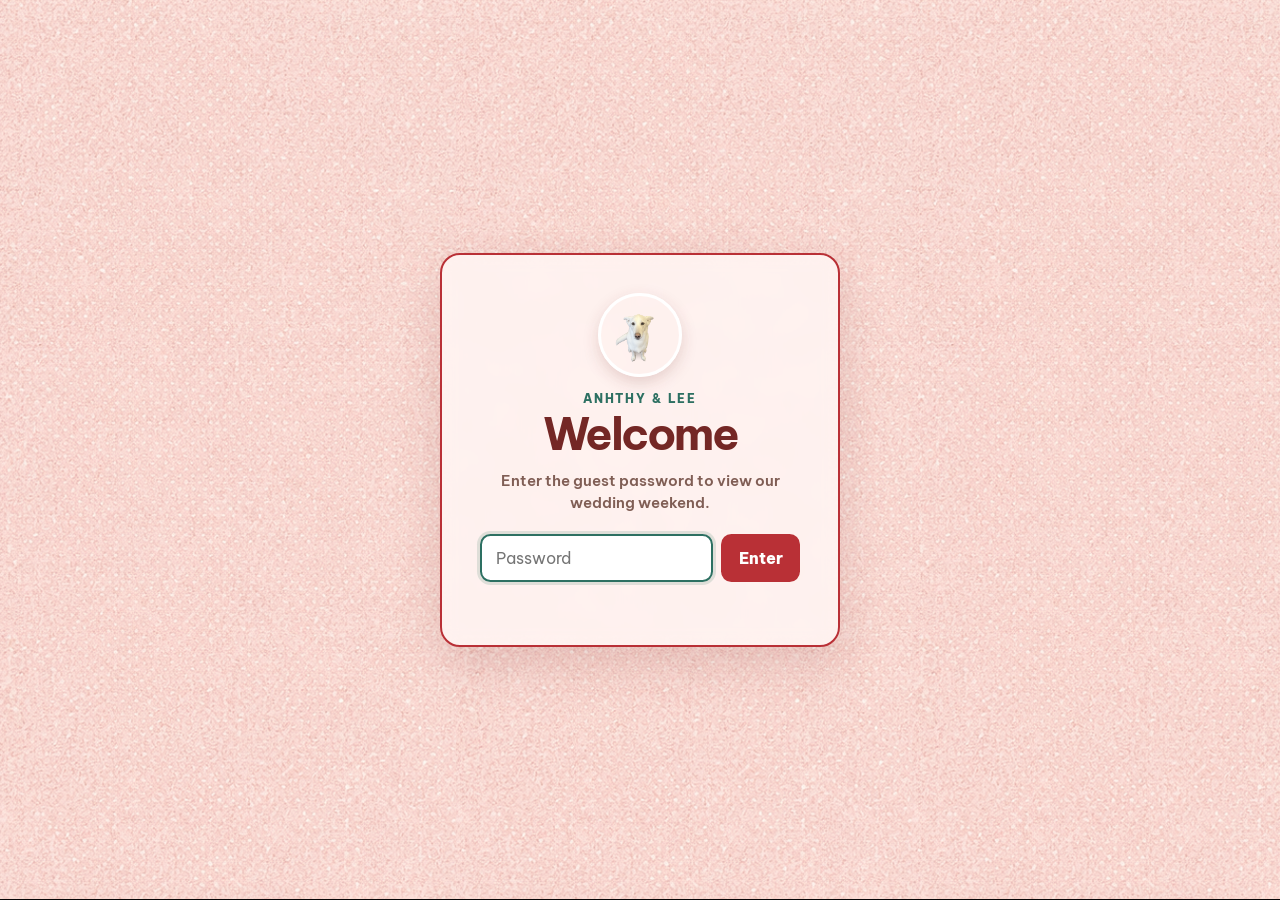
==== index.html @ e074a54b "Correct schedule event illustrations" ====
<!doctype html>
<html lang="en" class="is-locked">
  <head>
    <meta charset="UTF-8" />
    <meta name="viewport" content="width=device-width, initial-scale=1.0, viewport-fit=cover" />
    <meta name="theme-color" content="#f7cfce" />
    <meta name="description" content="Save the date for Anhthy and Lee's wedding weekend." />
    <meta name="robots" content="noindex, nofollow" />
    <title>Anhthy &amp; Lee — Save the Date</title>
    <link rel="preconnect" href="https://fonts.googleapis.com" />
    <link rel="preconnect" href="https://fonts.gstatic.com" crossorigin />
    <link
      href="https://fonts.googleapis.com/css2?family=Allura&amp;family=Be+Vietnam+Pro:ital,wght@0,500;0,600;0,700;0,800;1,700&amp;family=Noto+Sans+SC:wght@500;700;800&amp;display=swap"
      rel="stylesheet"
    />
    <link rel="stylesheet" href="styles.css?v=20260816-33" />
    <script src="site-content.js?v=20260816-8" defer></script>
    <script src="script.js?v=20260816-6" defer></script>
  </head>
  <body>
    <div class="password-gate" id="password-gate" role="dialog" aria-modal="true" aria-labelledby="password-title">
      <form class="password-card" id="password-form" novalidate>
        <img class="password-card__luna" src="assets/luna.png" alt="Luna" />
        <p class="password-card__eyebrow">Anhthy &amp; Lee</p>
        <h1 id="password-title">Welcome</h1>
        <p class="password-card__hint" id="password-hint">Enter the guest password to view our wedding weekend.</p>

        <label class="visually-hidden" for="guest-password">Guest password</label>
        <div class="password-control">
          <input
            id="guest-password"
            name="password"
            type="password"
            autocomplete="current-password"
            autocapitalize="none"
            spellcheck="false"
            aria-describedby="password-hint password-error"
            placeholder="Password"
            required
          />
          <button type="submit">Enter</button>
        </div>
        <p class="password-error" id="password-error" aria-live="polite"></p>
      </form>
    </div>

    <main class="invite-page" id="main-content" aria-hidden="true" inert>
      <nav class="site-menu" aria-label="Wedding website navigation">
        <button class="site-menu__toggle" type="button" aria-expanded="false" aria-controls="site-menu-panel">
          <span></span><span></span><span></span>
          <span class="visually-hidden">Open menu</span>
        </button>
        <div class="site-menu__panel" id="site-menu-panel" hidden>
          <a href="schedule.html">Weekend events</a>
        </div>
      </nav>
      <section class="invitation" aria-labelledby="invitation-title">
        <h1 class="visually-hidden" id="invitation-title">Anhthy and Lee's wedding invitation</h1>
        <img
          class="invitation__art"
          src="assets/invite-outpainted-v1.png"
          alt="Illustrated invitation for Anhthy and Lee's Memorial Day weekend wedding in Northern Virginia on a wide pink paper backdrop."
        />
      </section>
    </main>
  </body>
</html>
---- styles.css ----
:root {
  --paper: #f7cfce;
  --ink: #742725;
  --vermilion: #b93036;
  --jade: #2d7062;
  --line: rgba(116, 39, 37, 0.2);
  --sans: "Be Vietnam Pro", "Noto Sans SC", "Helvetica Neue", Arial, sans-serif;
  --luna-cursor: url("assets/luna-cursor.png") 25 18;
}

* { box-sizing: border-box; }

html, body {
  min-width: 320px;
  width: 100%;
  height: 100%;
  min-height: 100%;
  margin: 0;
  overflow: hidden;
}

html {
  background-color: var(--paper);
  background-image: url("assets/invite-paper-exact-strip.png");
  background-repeat: repeat-x;
  background-position: top left;
  background-size: auto 100vh;
  background-size: auto 100dvh;
}

html, body, a, button { cursor: var(--luna-cursor), auto; }

body {
  position: relative;
  isolation: isolate;
  min-height: 0;
  color: var(--ink);
  background: transparent;
  font-family: var(--sans);
}

body::before {
  position: fixed;
  z-index: -1;
  inset: -2px;
  content: "";
  pointer-events: none;
  background-color: var(--paper);
  background-image: url("assets/invite-paper-exact-strip.png");
  background-repeat: repeat-x;
  background-position: center;
  background-size: auto 100%;
}

html.is-locked,
html.is-locked body {
  overflow: hidden;
}

.is-locked .invite-page,
.is-locked .schedule-page,
.is-locked .skip-link {
  visibility: hidden;
}

.password-gate {
  position: fixed;
  z-index: 1000;
  inset: 0;
  display: grid;
  overflow: auto;
  place-items: center;
  padding: 1.25rem;
  background-color: var(--paper);
  background-image: url("assets/invite-paper-exact-strip.png");
  background-repeat: repeat-x;
  background-position: top left;
  background-size: auto 100vh;
  background-size: auto 100dvh;
}

.password-gate[hidden] { display: none; }

.password-card {
  width: min(25rem, 100%);
  padding: clamp(1.5rem, 5vw, 2.35rem);
  text-align: center;
  background: rgba(255, 245, 243, 0.88);
  border: 2px solid var(--vermilion);
  border-radius: 1.25rem;
  box-shadow: 0 1rem 3rem rgba(116, 39, 37, 0.16);
  backdrop-filter: blur(8px);
}

.password-card__luna {
  display: block;
  width: 5.25rem;
  height: 5.25rem;
  margin: 0 auto 0.9rem;
  object-fit: cover;
  object-position: center 28%;
  border: 3px solid #fff;
  border-radius: 50%;
  box-shadow: 0 0.35rem 1rem rgba(116, 39, 37, 0.18);
}

.password-card__eyebrow {
  margin: 0 0 0.35rem;
  color: var(--jade);
  font-size: 0.72rem;
  font-weight: 800;
  letter-spacing: 0.16em;
  text-transform: uppercase;
}

.password-card h1 {
  margin: 0;
  color: var(--ink);
  font-size: clamp(2rem, 8vw, 2.8rem);
  letter-spacing: -0.055em;
  line-height: 1;
}

.password-card__hint {
  max-width: 18rem;
  margin: 0.85rem auto 1.25rem;
  color: #805e55;
  font-size: 0.92rem;
  font-weight: 600;
  line-height: 1.5;
}

.password-control {
  display: grid;
  grid-template-columns: minmax(0, 1fr) auto;
  gap: 0.5rem;
}

.password-control input,
.password-control button {
  min-height: 3rem;
  font: inherit;
  border-radius: 0.65rem;
}

.password-control input {
  width: 100%;
  min-width: 0;
  padding: 0.75rem 0.9rem;
  color: var(--ink);
  background: #fff;
  border: 2px solid rgba(116, 39, 37, 0.25);
  outline: 0;
}

.password-control input:focus {
  border-color: var(--jade);
  box-shadow: 0 0 0 3px rgba(45, 112, 98, 0.15);
}

.password-control input[aria-invalid="true"] {
  border-color: var(--vermilion);
}

.password-control button {
  padding: 0.75rem 1.1rem;
  color: #fff;
  background: var(--vermilion);
  border: 0;
  font-weight: 800;
}

.password-control button:hover { background: #9f272d; }

.password-error {
  min-height: 1.3em;
  margin: 0.55rem 0 0;
  color: var(--vermilion);
  font-size: 0.8rem;
  font-weight: 700;
}

.skip-link {
  position: fixed;
  z-index: 10;
  top: 1rem;
  left: 1rem;
  padding: 0.7rem 0.95rem;
  color: #fff;
  background: var(--ink);
  transform: translateY(-180%);
}

.skip-link:focus { transform: translateY(0); }

.invite-page {
  position: relative;
  display: grid;
  grid-template-rows: minmax(0, 1fr);
  width: 100%;
  height: 100vh;
  height: 100dvh;
  min-height: 0;
  margin: 0 auto;
  overflow: hidden;
  background: transparent;
}

.invitation {
  display: grid;
  min-width: 0;
  min-height: 0;
  overflow: hidden;
  place-items: center;
  padding: 0;
  background: transparent;
  border: 0;
}

.invitation__art {
  display: block;
  width: auto;
  max-width: 100%;
  height: auto;
  max-height: 100%;
  margin: 0;
  object-fit: contain;
  object-position: center;
  border: 0;
  clip-path: none;
}

.schedule-cta {
  position: absolute;
  z-index: 2;
  bottom: max(0.8rem, env(safe-area-inset-bottom));
  left: 50%;
  padding: 0.55rem 0.9rem;
  color: #fff;
  background: var(--vermilion);
  border: 2px solid rgba(255, 255, 255, 0.82);
  border-radius: 999px;
  box-shadow: 0 0.35rem 1rem rgba(116, 39, 37, 0.2);
  font-size: 0.72rem;
  font-weight: 800;
  letter-spacing: 0.04em;
  line-height: 1;
  text-decoration: none;
  transform: translateX(-50%);
}

.schedule-cta:hover,
.schedule-cta:focus-visible {
  background: #9f272d;
  outline: 3px solid rgba(45, 112, 98, 0.4);
  outline-offset: 2px;
}

.weekend-plan {
  position: relative;
  display: grid;
  min-height: 0;
  margin: 0;
  padding: clamp(0.25rem, 0.6dvh, 0.45rem) 0;
  overflow: hidden;
  background: transparent;
  border: 0;
  box-shadow: none;
}

.schedule-page {
  display: grid;
  grid-template-rows: auto minmax(0, 1fr);
  width: 100%;
  height: 100vh;
  height: 100dvh;
  min-height: 0;
  padding: clamp(0.7rem, 2vw, 1.25rem);
  overflow: hidden;
  background: transparent;
}

.schedule-back {
  z-index: 1;
  justify-self: start;
  padding: 0.55rem 0.8rem;
  color: var(--ink);
  font-size: 0.78rem;
  font-weight: 800;
  text-decoration: none;
  background: rgba(255, 245, 243, 0.72);
  border: 1px solid rgba(116, 39, 37, 0.22);
  border-radius: 999px;
}

.schedule-back:hover,
.schedule-back:focus-visible {
  color: #fff;
  background: var(--vermilion);
  outline: 0;
}

.schedule-page .weekend-plan {
  place-items: center;
  width: 100%;
  height: 100%;
  padding: 0;
}

.schedule-page .schedule-list {
  grid-template-columns: minmax(0, 1fr);
  grid-template-rows: repeat(4, auto);
  gap: clamp(0.5rem, 1.2dvh, 0.8rem);
  width: min(680px, 100%);
  height: auto;
}

.schedule-page .schedule-item {
  grid-template-columns: 54px minmax(0, 1fr);
  gap: 0.25rem 0.75rem;
  padding: clamp(0.5rem, 1.1dvh, 0.8rem) 0.65rem;
}

.schedule-page .schedule-date {
  width: 54px;
  height: 62px;
  background: linear-gradient(to bottom, var(--vermilion) 0 22px, #fff 22px 100%);
}

.schedule-page .schedule-date::before {
  top: -6px;
  left: 9px;
  width: 5px;
  height: 11px;
  box-shadow: 30px 0 #2e2c2d;
}

.schedule-page .schedule-date::after {
  inset: 22px 0 auto;
}

.schedule-page .schedule-date__day {
  top: 6px;
  font-size: 0.55rem;
}

.schedule-page .schedule-date__number {
  top: 27px;
  font-size: 1.65rem;
}

.schedule-page .schedule-time {
  font-size: clamp(0.64rem, 1.2vw, 0.74rem);
}

.schedule-page .schedule-copy h3 {
  font-size: clamp(0.8rem, 1.6vw, 1rem);
}

.schedule-page .schedule-copy p {
  font-size: clamp(0.62rem, 1.15vw, 0.74rem);
}

.invite-page,
.invitation,
.weekend-plan,
.schedule-list {
  outline: 0;
  border: 0 !important;
  box-shadow: none;
}

.schedule-list {
  display: grid;
  grid-template-columns: repeat(4, minmax(0, 1fr));
  align-items: stretch;
  width: min(760px, calc(100% - 1.5rem));
  height: 100%;
  max-width: none;
  padding: 0;
  margin: 0 auto;
  list-style: none;
}

.schedule-item {
  display: grid;
  grid-template-columns: 39px minmax(0, 1fr);
  grid-template-rows: auto auto;
  gap: 0.18rem 0.48rem;
  align-content: center;
  align-items: start;
  min-width: 0;
  padding: 0.42rem clamp(0.25rem, 0.45vw, 0.45rem);
  border: 0 !important;
  outline: 0;
  box-shadow: none;
}

.schedule-item + .schedule-item { border-left: 0 !important; }

.schedule-item::before,
.schedule-item::after {
  display: none;
  content: none;
}

.schedule-date {
  position: relative;
  grid-row: span 2;
  display: block;
  width: 39px;
  height: 45px;
  margin-top: 0.1rem;
  color: #fff;
  background: linear-gradient(to bottom, var(--vermilion) 0 17px, #fff 17px 100%);
  border: 1px solid rgba(116, 39, 37, 0.62);
  border-radius: 3px;
}

.schedule-date::before {
  position: absolute;
  z-index: 2;
  top: -5px;
  left: 7px;
  width: 4px;
  height: 9px;
  content: "";
  background: #2e2c2d;
  border-radius: 99px;
  box-shadow: 21px 0 #2e2c2d;
}

.schedule-date::after {
  position: absolute;
  inset: 17px 0 auto;
  content: "";
  border-top: 1px solid rgba(116, 39, 37, 0.32);
}

.schedule-date__day, .schedule-date__number {
  position: absolute;
  z-index: 1;
  left: 0;
  width: 100%;
  text-align: center;
}

.schedule-date__day {
  top: 4px;
  font-size: 0.43rem;
  font-weight: 800;
  letter-spacing: 0.08em;
  line-height: 1;
}

.schedule-date__number {
  top: 19px;
  margin: 0;
  color: #302d2d;
  font-size: 1.22rem;
  font-weight: 700;
  letter-spacing: -0.04em;
  line-height: 1;
}

.schedule-time {
  grid-column: 2;
  align-self: end;
  margin: 0.12rem 0 0;
  color: var(--jade);
  font-size: clamp(0.52rem, 0.62vw, 0.59rem);
  font-weight: 800;
  letter-spacing: 0.08em;
  line-height: 1.1;
  text-transform: uppercase;
}

.schedule-copy { grid-column: 2; min-width: 0; }

.schedule-copy h3 {
  margin: 0;
  font-size: clamp(0.66rem, 0.82vw, 0.8rem);
  font-weight: 800;
  letter-spacing: -0.045em;
  line-height: 1.1;
}

.schedule-copy p {
  margin: 0.22rem 0 0;
  color: #805e55;
  font-size: clamp(0.5rem, 0.6vw, 0.58rem);
  font-weight: 600;
  line-height: 1.35;
}

.visually-hidden {
  position: absolute;
  width: 1px;
  height: 1px;
  padding: 0;
  margin: -1px;
  overflow: hidden;
  clip: rect(0, 0, 0, 0);
  white-space: nowrap;
  border: 0;
}

@media (max-width: 760px) {
  .invite-page {
    grid-template-rows: auto auto;
    align-content: center;
    row-gap: 0.35rem;
    width: 100%;
    height: 100vh;
    height: 100dvh;
    min-height: 0;
  }

  .invitation {
    width: 100%;
    min-height: 0;
    aspect-ratio: 660 / 947;
    place-self: center;
  }

  .invitation__art {
    width: 100%;
    max-width: none;
    height: 100%;
    max-height: none;
    margin: 0;
    object-fit: cover;
    object-position: center;
    clip-path: none;
  }

  .schedule-cta {
    position: static;
    justify-self: center;
    margin: 0 0 max(0.65rem, env(safe-area-inset-bottom));
    transform: none;
  }

  .weekend-plan {
    min-height: 0;
    margin: 0;
    padding: 0.25rem 0.3rem max(0.35rem, env(safe-area-inset-bottom));
  }

  .schedule-page {
    padding: 0.6rem;
  }

  .schedule-page .weekend-plan {
    padding: 0.25rem 0 max(0.35rem, env(safe-area-inset-bottom));
  }

  .schedule-page .schedule-list {
    grid-template-columns: minmax(0, 1fr);
    grid-template-rows: repeat(4, auto);
    gap: 0.45rem;
    height: auto;
  }

  .password-control { grid-template-columns: 1fr; }

  .schedule-list {
    grid-template-columns: repeat(2, minmax(0, 1fr));
    grid-auto-rows: minmax(0, 1fr);
    gap: 0.2rem 0.3rem;
    width: 100%;
    height: 100%;
  }

  .schedule-item {
    align-content: center;
    padding: 0.4rem 0.18rem;
  }

  .schedule-time { font-size: clamp(0.52rem, 2.7vw, 0.62rem); }
  .schedule-copy h3 { font-size: clamp(0.65rem, 3vw, 0.78rem); }
  .schedule-copy p { font-size: clamp(0.5rem, 2.4vw, 0.6rem); }
  .schedule-item:nth-child(odd) { border-left: 0; }
  .schedule-item:nth-child(n + 3) { border-top: 0; }
}

/* Unified illustrated weekend schedule */
body[data-page="schedule"] {
  min-height: 100vh;
  min-height: 100dvh;
  overflow-x: hidden;
  overflow-y: auto;
  background: transparent !important;
}

body[data-page="schedule"]::before {
  background-size: auto 100vh;
  background-size: auto 100dvh;
}

body[data-page="schedule"] .schedule-page {
  position: relative;
  display: block;
  width: 100%;
  min-height: 100vh;
  min-height: 100dvh;
  height: auto;
  padding: clamp(5.5rem, 8vw, 7.5rem) clamp(1rem, 4vw, 4rem) clamp(3rem, 7vw, 6rem);
  overflow: visible;
  background: transparent !important;
}

body[data-page="schedule"] .schedule-back {
  position: absolute;
  z-index: 2;
  top: max(1.15rem, env(safe-area-inset-top));
  left: max(1rem, env(safe-area-inset-left));
}

body[data-page="schedule"] .weekend-plan {
  display: block;
  width: min(74rem, 100%);
  height: auto;
  min-height: 0;
  margin: 0 auto;
  padding: 0;
  overflow: visible;
  background: transparent !important;
  border: 0;
  border-radius: 0;
  box-shadow: none;
}

body[data-page="schedule"] .schedule-heading {
  width: 100%;
  margin: 0 auto clamp(2.6rem, 5vw, 4.25rem);
  text-align: center;
}

body[data-page="schedule"] .schedule-heading p {
  margin: 0 0 0.4rem;
  color: var(--jade);
  font-size: clamp(0.68rem, 1vw, 0.82rem);
  font-weight: 800;
  letter-spacing: 0.22em;
  text-transform: uppercase;
}

body[data-page="schedule"] .schedule-heading h2 {
  margin: 0;
  font-family: "Allura", cursive;
  font-size: clamp(4rem, 8vw, 7rem);
  font-weight: 400;
  line-height: 0.82;
}

body[data-page="schedule"] .schedule-list {
  display: grid !important;
  grid-template-columns: minmax(0, 1fr) minmax(0, 1.65fr) minmax(0, 1fr) !important;
  grid-template-rows: auto !important;
  align-items: start;
  gap: clamp(2rem, 4.5vw, 4.5rem) !important;
  width: 100% !important;
  height: auto !important;
  margin: 0;
  padding: 0;
  list-style: none;
}

body[data-page="schedule"] .schedule-item,
body[data-page="schedule"] .schedule-item + .schedule-item {
  display: flex !important;
  flex-direction: column;
  align-items: center;
  min-width: 0;
  padding: 0 !important;
  text-align: center;
  background: transparent !important;
  border: 0 !important;
  border-radius: 0;
  box-shadow: none;
}

body[data-page="schedule"] .schedule-date-label {
  margin: 0 0 clamp(1.1rem, 2vw, 1.7rem);
  color: var(--vermilion);
  font-size: clamp(0.72rem, 1vw, 0.88rem);
  font-weight: 800;
  letter-spacing: 0.18em;
  text-transform: uppercase;
}

body[data-page="schedule"] .schedule-copy {
  display: grid;
  grid-template-columns: minmax(0, 1fr);
  gap: clamp(2.2rem, 4vw, 3.5rem);
  width: 100%;
}

body[data-page="schedule"] .schedule-item--double .schedule-copy,
body[data-page="schedule"] .schedule-item:has(.schedule-slot + .schedule-slot) .schedule-copy {
  grid-template-columns: repeat(2, minmax(0, 1fr));
  gap: clamp(1.75rem, 4vw, 4rem);
}

body[data-page="schedule"] .schedule-slot,
body[data-page="schedule"] .schedule-slot + .schedule-slot {
  display: flex;
  flex-direction: column;
  align-items: center;
  min-width: 0;
  padding: 0;
  border: 0 !important;
}

body[data-page="schedule"] .schedule-graphic {
  display: block;
  width: clamp(5rem, 8vw, 7.2rem);
  height: clamp(4.8rem, 7vw, 6.5rem);
  margin: 0 auto 0.8rem;
  object-fit: contain;
}

body[data-page="schedule"] .schedule-graphic--wide {
  width: clamp(6.5rem, 11vw, 9.5rem);
}

body[data-page="schedule"] .schedule-graphic--lanterns {
  width: clamp(4.3rem, 6.5vw, 5.8rem);
}

body[data-page="schedule"] .schedule-time {
  margin: 0 0 0.3rem;
  color: var(--jade);
  font-size: clamp(0.67rem, 0.9vw, 0.8rem);
  font-weight: 800;
  letter-spacing: 0.16em;
  text-transform: uppercase;
}

body[data-page="schedule"] .schedule-copy .schedule-event-title {
  margin: 0;
  color: var(--ink);
  font-family: "Allura", cursive;
  font-size: clamp(2.7rem, 4.5vw, 4.75rem);
  font-weight: 400;
  line-height: 0.9;
}

body[data-page="schedule"] .schedule-translation {
  margin: 0.55rem 0 0;
  color: var(--ink);
  font-size: clamp(0.66rem, 0.82vw, 0.78rem);
  font-weight: 700;
  line-height: 1.4;
}

body[data-page="schedule"] .schedule-copy .schedule-detail {
  margin: 0.3rem 0 0;
  color: #80645d;
  font-size: clamp(0.62rem, 0.76vw, 0.72rem);
  font-weight: 600;
  line-height: 1.45;
}

@media (max-width: 820px) {
  body[data-page="schedule"] .schedule-page {
    padding: 4.8rem 1.15rem max(3rem, env(safe-area-inset-bottom));
  }

  body[data-page="schedule"] .schedule-heading {
    margin-bottom: 2.3rem;
  }

  body[data-page="schedule"] .schedule-heading h2 {
    font-size: clamp(3.65rem, 15vw, 5rem);
  }

  body[data-page="schedule"] .schedule-list {
    grid-template-columns: minmax(0, 1fr) !important;
    gap: 3.25rem !important;
    width: min(34rem, 100%) !important;
    margin: 0 auto;
  }

  body[data-page="schedule"] .schedule-date-label {
    margin-bottom: 1.3rem;
  }

  body[data-page="schedule"] .schedule-graphic {
    width: 5.8rem;
    height: 5.25rem;
  }

  body[data-page="schedule"] .schedule-graphic--wide { width: 7.8rem; }
  body[data-page="schedule"] .schedule-graphic--lanterns { width: 4.7rem; }
}

@media (max-width: 560px) {
  body[data-page="schedule"] .schedule-item--double .schedule-copy,
  body[data-page="schedule"] .schedule-item:has(.schedule-slot + .schedule-slot) .schedule-copy {
    grid-template-columns: minmax(0, 1fr);
    gap: 3rem;
  }

  body[data-page="schedule"] .schedule-copy .schedule-event-title {
    font-size: clamp(2.75rem, 13vw, 3.7rem);
  }
}

/* Dedicated schedule page */
.schedule-page {
  display: grid;
  grid-template-columns: minmax(300px, 42%) minmax(0, 58%);
  width: 100%;
  height: 100vh;
  height: 100dvh;
  min-height: 0;
  padding: 0;
  overflow: hidden;
  background: transparent;
}

.schedule-intro {
  position: relative;
  display: grid;
  min-width: 0;
  min-height: 0;
  place-items: center;
  padding: clamp(2rem, 6vw, 6rem);
  text-align: center;
  background: transparent;
}

.schedule-intro::after {
  width: clamp(4rem, 8vw, 7rem);
  height: 0.32rem;
  margin-top: clamp(1rem, 3vh, 2rem);
  content: "";
  background: var(--vermilion);
  border-radius: 999px;
}

.schedule-intro__copy { align-self: end; }

.schedule-intro__eyebrow,
.schedule-heading p {
  margin: 0 0 0.65rem;
  color: var(--jade);
  font-size: clamp(0.68rem, 0.9vw, 0.8rem);
  font-weight: 800;
  letter-spacing: 0.16em;
  text-transform: uppercase;
}

.schedule-intro h1 {
  margin: 0;
  color: var(--ink);
  font-size: clamp(2.7rem, 5.5vw, 5.8rem);
  letter-spacing: -0.065em;
  line-height: 0.88;
}

.schedule-intro__copy > p:last-child {
  margin: clamp(1rem, 2.6vh, 1.75rem) 0 0;
  color: #805e55;
  font-size: clamp(0.8rem, 1.15vw, 1rem);
  font-weight: 700;
  line-height: 1.55;
}

.schedule-page .schedule-back {
  position: absolute;
  z-index: 2;
  top: clamp(1rem, 2vw, 1.5rem);
  left: clamp(1rem, 2vw, 1.5rem);
}

.schedule-page .weekend-plan {
  display: grid;
  grid-template-rows: auto minmax(0, 1fr);
  align-items: center;
  width: 100%;
  height: 100%;
  min-height: 0;
  padding: clamp(2rem, 5vw, 5rem) clamp(1.5rem, 5vw, 5rem);
  overflow: hidden;
  background: #fffdfb;
}

.schedule-heading {
  align-self: end;
  width: min(720px, 100%);
  margin: 0 auto clamp(1.3rem, 3vh, 2.25rem);
}

.schedule-heading h2 {
  margin: 0;
  color: var(--ink);
  font-size: clamp(2.25rem, 4vw, 4.5rem);
  letter-spacing: -0.065em;
  line-height: 0.95;
}

.schedule-page .schedule-list {
  display: grid;
  grid-template-columns: minmax(0, 1fr);
  grid-template-rows: repeat(3, auto);
  align-self: start;
  gap: clamp(0.75rem, 1.8vh, 1.15rem);
  width: min(720px, 100%);
  height: auto;
  padding: 0;
  margin: 0 auto;
}

.schedule-page .schedule-item {
  display: grid;
  grid-template-columns: 68px minmax(0, 1fr);
  grid-template-rows: auto;
  gap: 1rem;
  align-content: center;
  align-items: center;
  min-width: 0;
  padding: clamp(0.75rem, 1.6vh, 1.05rem);
  background: #fff;
  border: 1px solid rgba(116, 39, 37, 0.11) !important;
  border-radius: 0.9rem;
  box-shadow: 0 0.55rem 1.6rem rgba(116, 39, 37, 0.07);
}

.schedule-page .schedule-date {
  grid-row: 1;
  width: 68px;
  height: 78px;
  margin: 0;
  background: linear-gradient(to bottom, var(--vermilion) 0 28px, #fff 28px 100%);
  border-radius: 0.4rem;
}

.schedule-page .schedule-date::before {
  top: -7px;
  left: 11px;
  width: 6px;
  height: 13px;
  box-shadow: 39px 0 #2e2c2d;
}

.schedule-page .schedule-date::after { inset: 28px 0 auto; }

.schedule-page .schedule-date__day {
  top: 8px;
  font-size: 0.62rem;
}

.schedule-page .schedule-date__number {
  top: 36px;
  font-size: 2rem;
}

.schedule-page .schedule-copy {
  grid-column: 2;
  display: grid;
  grid-template-columns: minmax(0, 1fr);
  gap: 0;
}

.schedule-page .schedule-item:has(.schedule-slot + .schedule-slot) .schedule-copy {
  grid-template-columns: repeat(2, minmax(0, 1fr));
  gap: clamp(0.8rem, 2vw, 1.5rem);
}

.schedule-slot { min-width: 0; }

.schedule-slot + .schedule-slot {
  padding-left: clamp(0.8rem, 2vw, 1.5rem);
  border-left: 1px solid rgba(116, 39, 37, 0.13);
}

.schedule-page .schedule-time {
  grid-column: auto;
  margin: 0 0 0.38rem;
  font-size: clamp(0.67rem, 0.8vw, 0.78rem);
}

.schedule-page .schedule-copy h3 {
  margin: 0;
  font-size: clamp(0.86rem, 1.15vw, 1.1rem);
  line-height: 1.18;
}

.schedule-page .schedule-copy .schedule-detail {
  margin: 0.38rem 0 0;
  font-size: clamp(0.65rem, 0.8vw, 0.76rem);
  line-height: 1.35;
}

@media (max-width: 760px) {
  .schedule-page {
    grid-template-columns: minmax(0, 1fr);
    grid-template-rows: 150px minmax(0, 1fr);
    height: 100vh;
    height: 100dvh;
    overflow: auto;
  }

  .schedule-intro {
    place-items: end center;
    padding: 2.8rem 1rem 1.2rem;
  }

  .schedule-intro::after { display: none; }
  .schedule-intro__copy { align-self: auto; }
  .schedule-intro__eyebrow { margin-bottom: 0.3rem; }
  .schedule-intro h1 { font-size: clamp(2rem, 10vw, 2.75rem); line-height: 0.92; }
  .schedule-intro h1 br { display: none; }
  .schedule-intro__copy > p:last-child { margin-top: 0.45rem; font-size: 0.7rem; line-height: 1.35; }

  .schedule-page .schedule-back {
    top: 0.65rem;
    left: 0.65rem;
    padding: 0.45rem 0.65rem;
    font-size: 0.68rem;
  }

  .schedule-page .weekend-plan {
    display: grid;
    grid-template-rows: auto minmax(0, 1fr);
    padding: 1.1rem 0.85rem max(1rem, env(safe-area-inset-bottom));
    overflow: visible;
    border-radius: 1.25rem 1.25rem 0 0;
  }

  .schedule-heading { margin-bottom: 0.9rem; }
  .schedule-heading p { margin-bottom: 0.25rem; font-size: 0.58rem; }
  .schedule-heading h2 { font-size: 2rem; }

  .schedule-page .schedule-list { gap: 0.65rem; }

  .schedule-page .schedule-item {
    grid-template-columns: 50px minmax(0, 1fr);
    gap: 0.7rem;
    padding: 0.7rem;
    border-radius: 0.7rem;
  }

  .schedule-page .schedule-date {
    width: 50px;
    height: 58px;
    background: linear-gradient(to bottom, var(--vermilion) 0 21px, #fff 21px 100%);
  }

  .schedule-page .schedule-date::before {
    top: -5px;
    left: 8px;
    width: 5px;
    height: 10px;
    box-shadow: 28px 0 #2e2c2d;
  }

  .schedule-page .schedule-date::after { inset: 21px 0 auto; }
  .schedule-page .schedule-date__day { top: 6px; font-size: 0.5rem; }
  .schedule-page .schedule-date__number { top: 27px; font-size: 1.45rem; }

  .schedule-page .schedule-item:has(.schedule-slot + .schedule-slot) .schedule-copy {
    grid-template-columns: minmax(0, 1fr);
    gap: 0.65rem;
  }

  .schedule-slot + .schedule-slot {
    padding-top: 0.65rem;
    padding-left: 0;
    border-top: 1px solid rgba(116, 39, 37, 0.13);
    border-left: 0;
  }

  .schedule-page .schedule-time { margin-bottom: 0.25rem; font-size: 0.61rem; }
  .schedule-page .schedule-copy h3 { font-size: clamp(0.75rem, 3.3vw, 0.9rem); }
  .schedule-page .schedule-copy .schedule-detail { margin-top: 0.25rem; font-size: 0.62rem; }
}

/* Main navigation */
.site-menu {
  position: absolute;
  z-index: 30;
  top: max(1rem, env(safe-area-inset-top));
  right: max(1rem, env(safe-area-inset-right));
}

.site-menu__toggle {
  display: grid;
  width: 3rem;
  height: 3rem;
  padding: 0.72rem;
  place-content: center;
  gap: 0.3rem;
  color: var(--ink);
  background: rgba(255, 253, 251, 0.84);
  border: 1px solid rgba(116, 39, 37, 0.18);
  border-radius: 50%;
  box-shadow: 0 0.4rem 1.25rem rgba(116, 39, 37, 0.1);
  backdrop-filter: blur(8px);
}

.site-menu__toggle > span:not(.visually-hidden) {
  display: block;
  width: 1.35rem;
  height: 2px;
  background: currentColor;
  border-radius: 999px;
  transition: transform 160ms ease, opacity 160ms ease;
}

.site-menu__toggle[aria-expanded="true"] > span:nth-child(1) {
  transform: translateY(0.4rem) rotate(45deg);
}

.site-menu__toggle[aria-expanded="true"] > span:nth-child(2) { opacity: 0; }

.site-menu__toggle[aria-expanded="true"] > span:nth-child(3) {
  transform: translateY(-0.4rem) rotate(-45deg);
}

.site-menu__panel {
  position: absolute;
  top: calc(100% + 0.55rem);
  right: 0;
  width: max-content;
  min-width: 11rem;
  padding: 0.4rem;
  background: rgba(255, 253, 251, 0.96);
  border: 1px solid rgba(116, 39, 37, 0.16);
  border-radius: 0.85rem;
  box-shadow: 0 0.8rem 2rem rgba(116, 39, 37, 0.16);
  backdrop-filter: blur(10px);
}

.site-menu__panel[hidden] { display: none; }

.site-menu__panel a {
  display: block;
  padding: 0.75rem 0.9rem;
  color: var(--ink);
  text-decoration: none;
  font-size: 0.82rem;
  font-weight: 800;
  border-radius: 0.55rem;
}

.site-menu__panel a:hover,
.site-menu__panel a:focus-visible {
  color: #fff;
  background: var(--vermilion);
  outline: 0;
}

/* Editorial weekend program */
.schedule-page .weekend-plan {
  grid-template-rows: auto minmax(0, 1fr);
  align-items: stretch;
  padding: clamp(2rem, 4.2vw, 4.5rem) clamp(2rem, 5.25vw, 5.5rem);
}

.schedule-heading {
  align-self: start;
  width: min(780px, 100%);
  margin: 0 auto clamp(1rem, 2.3vh, 1.65rem);
}

.schedule-heading h2 {
  font-family: "Allura", cursive;
  font-size: clamp(3.2rem, 5.3vw, 5.6rem);
  font-weight: 400;
  letter-spacing: 0;
  line-height: 0.8;
}

.schedule-page .schedule-list {
  display: grid;
  grid-template-rows: repeat(3, minmax(0, 1fr));
  align-self: stretch;
  gap: 0;
  width: min(780px, 100%);
  height: 100%;
  min-height: 0;
}

.schedule-page .schedule-item {
  display: grid;
  grid-template-columns: minmax(0, 1fr);
  gap: clamp(0.45rem, 1vh, 0.8rem);
  align-content: center;
  align-items: start;
  min-height: 0;
  padding: clamp(0.85rem, 1.7vh, 1.25rem) 0;
  background: transparent;
  border: 0 !important;
  border-radius: 0;
  box-shadow: none;
}

.schedule-page .schedule-item + .schedule-item {
  border-top: 1px solid rgba(185, 48, 54, 0.22) !important;
}

.schedule-page .schedule-date-label {
  margin: 0;
  color: var(--vermilion);
  font-size: clamp(0.68rem, 0.82vw, 0.8rem);
  font-weight: 800;
  letter-spacing: 0.17em;
  text-transform: uppercase;
}

.schedule-page .schedule-copy {
  grid-column: 1;
  display: grid;
  grid-template-columns: minmax(0, 1fr);
  gap: 0;
}

.schedule-page .schedule-item:has(.schedule-slot + .schedule-slot) .schedule-copy {
  grid-template-columns: repeat(2, minmax(0, 1fr));
  gap: clamp(1.5rem, 3.5vw, 3.5rem);
}

.schedule-page .schedule-slot {
  display: grid;
  align-content: center;
  min-width: 0;
}

.schedule-page .schedule-slot + .schedule-slot {
  padding: 0;
  border: 0;
}

.schedule-page .schedule-time {
  margin: 0 0 0.15rem;
  color: var(--jade);
  font-size: clamp(0.65rem, 0.78vw, 0.76rem);
  font-weight: 800;
  letter-spacing: 0.14em;
  text-transform: uppercase;
}

.schedule-page .schedule-copy .schedule-event-title {
  margin: 0;
  color: var(--ink);
  font-family: "Allura", cursive;
  font-size: clamp(2.25rem, 3.7vw, 4.25rem);
  font-weight: 400;
  letter-spacing: 0;
  line-height: 0.88;
}

.schedule-page .schedule-translation {
  margin: 0.35rem 0 0;
  color: var(--ink);
  font-size: clamp(0.66rem, 0.82vw, 0.8rem);
  font-weight: 700;
  line-height: 1.35;
}

.schedule-page .schedule-copy .schedule-detail {
  margin: 0.28rem 0 0;
  color: #80645d;
  font-size: clamp(0.62rem, 0.74vw, 0.72rem);
  font-weight: 600;
  line-height: 1.35;
}

@media (max-width: 760px) {
  .site-menu {
    top: max(0.65rem, env(safe-area-inset-top));
    right: max(0.65rem, env(safe-area-inset-right));
  }

  .site-menu__toggle {
    width: 2.7rem;
    height: 2.7rem;
  }

  .schedule-page {
    grid-template-rows: 132px minmax(0, 1fr);
  }

  .schedule-intro {
    padding: 2.45rem 1rem 0.8rem;
  }

  .schedule-intro__eyebrow { font-size: 0.52rem; }
  .schedule-intro h1 { font-size: clamp(1.75rem, 8.5vw, 2.35rem); }
  .schedule-intro__copy > p:last-child { font-size: 0.58rem; }

  .schedule-page .weekend-plan {
    grid-template-rows: auto minmax(0, 1fr);
    padding: 1.15rem 1.15rem max(1rem, env(safe-area-inset-bottom));
  }

  .schedule-heading { margin-bottom: 0.45rem; }
  .schedule-heading p { margin-bottom: 0.08rem; font-size: 0.52rem; }
  .schedule-heading h2 { font-size: 3rem; }

  .schedule-page .schedule-list {
    grid-template-rows: repeat(3, auto);
    height: auto;
  }

  .schedule-page .schedule-item {
    gap: 0.35rem;
    padding: 0.8rem 0;
  }

  .schedule-page .schedule-date-label {
    font-size: 0.55rem;
    letter-spacing: 0.13em;
  }

  .schedule-page .schedule-item:has(.schedule-slot + .schedule-slot) .schedule-copy {
    grid-template-columns: minmax(0, 1fr);
    gap: 0.7rem;
  }

  .schedule-page .schedule-slot + .schedule-slot {
    padding-top: 0.7rem;
    border-top: 1px solid rgba(185, 48, 54, 0.14);
  }

  .schedule-page .schedule-time { font-size: 0.55rem; }
  .schedule-page .schedule-copy .schedule-event-title { font-size: clamp(2rem, 10vw, 2.65rem); }
  .schedule-page .schedule-translation { margin-top: 0.22rem; font-size: 0.62rem; }
  .schedule-page .schedule-copy .schedule-detail { margin-top: 0.18rem; font-size: 0.58rem; }
}

/* Keep the illustrated schedule unified after all legacy layout rules. */
body[data-page="schedule"] .schedule-page,
body[data-page="schedule"] .weekend-plan,
body[data-page="schedule"] .schedule-list,
body[data-page="schedule"] .schedule-item,
body[data-page="schedule"] .schedule-slot {
  background: transparent !important;
  border: 0 !important;
  box-shadow: none !important;
}

body[data-page="schedule"] .schedule-page {
  display: block !important;
  height: auto !important;
  min-height: 100vh;
  min-height: 100dvh;
  overflow: visible !important;
}

body[data-page="schedule"] .weekend-plan {
  display: block !important;
  width: min(74rem, 100%) !important;
  height: auto !important;
  margin-inline: auto !important;
  padding: 0 !important;
}

body[data-page="schedule"] .schedule-list {
  grid-template-columns: minmax(0, 1fr) minmax(0, 1.65fr) minmax(0, 1fr) !important;
  grid-template-rows: auto !important;
  height: auto !important;
}

body[data-page="schedule"] .schedule-slot + .schedule-slot {
  padding-top: 0 !important;
  border-top: 0 !important;
}

@media (max-width: 820px) {
  body[data-page="schedule"] .schedule-list {
    grid-template-columns: minmax(0, 1fr) !important;
  }
}

@media (max-width: 560px) {
  body[data-page="schedule"] .schedule-item--double .schedule-copy,
  body[data-page="schedule"] .schedule-item:has(.schedule-slot + .schedule-slot) .schedule-copy {
    grid-template-columns: minmax(0, 1fr) !important;
  }
}
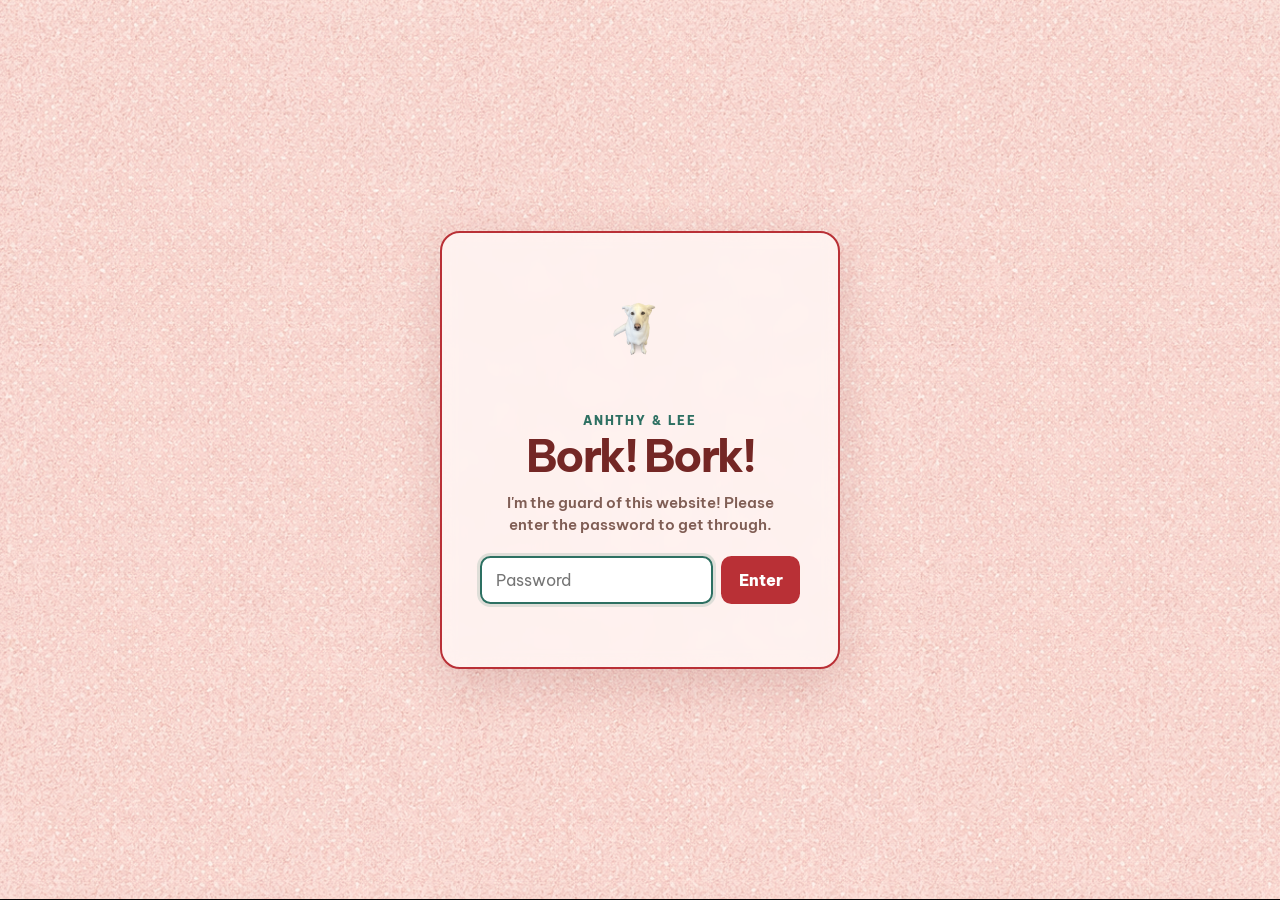
==== commit 7b0cde53: "Polish password gate and event interactions" ====
--- a/index.html
+++ b/index.html
@@ -3,27 +3,28 @@
   <head>
     <meta charset="UTF-8" />
     <meta name="viewport" content="width=device-width, initial-scale=1.0, viewport-fit=cover" />
-    <meta name="theme-color" content="#f7cfce" />
+    <meta name="theme-color" content="#f2d1cd" />
     <meta name="description" content="Save the date for Anhthy and Lee's wedding weekend." />
     <meta name="robots" content="noindex, nofollow" />
     <title>Anhthy &amp; Lee — Save the Date</title>
+    <link rel="icon" type="image/png" href="assets/luna.png" />
     <link rel="preconnect" href="https://fonts.googleapis.com" />
     <link rel="preconnect" href="https://fonts.gstatic.com" crossorigin />
     <link
       href="https://fonts.googleapis.com/css2?family=Allura&amp;family=Be+Vietnam+Pro:ital,wght@0,500;0,600;0,700;0,800;1,700&amp;family=Noto+Sans+SC:wght@500;700;800&amp;display=swap"
       rel="stylesheet"
     />
-    <link rel="stylesheet" href="styles.css?v=20260816-33" />
-    <script src="site-content.js?v=20260816-8" defer></script>
-    <script src="script.js?v=20260816-6" defer></script>
+    <link rel="stylesheet" href="styles.css?v=20260816-40" />
+    <script src="site-content.js?v=20260816-12" defer></script>
+    <script src="script.js?v=20260816-11" defer></script>
   </head>
   <body>
     <div class="password-gate" id="password-gate" role="dialog" aria-modal="true" aria-labelledby="password-title">
       <form class="password-card" id="password-form" novalidate>
         <img class="password-card__luna" src="assets/luna.png" alt="Luna" />
         <p class="password-card__eyebrow">Anhthy &amp; Lee</p>
-        <h1 id="password-title">Welcome</h1>
-        <p class="password-card__hint" id="password-hint">Enter the guest password to view our wedding weekend.</p>
+        <h1 id="password-title">Bork! Bork!</h1>
+        <p class="password-card__hint" id="password-hint">I'm the guard of this website! Please enter the password to get through.</p>
 
         <label class="visually-hidden" for="guest-password">Guest password</label>
         <div class="password-control">
@@ -51,7 +52,11 @@
           <span class="visually-hidden">Open menu</span>
         </button>
         <div class="site-menu__panel" id="site-menu-panel" hidden>
-          <a href="schedule.html">Weekend events</a>
+          <a href="schedule.html">Weekend</a>
+          <div class="site-menu__coming-soon" aria-disabled="true">
+            <span>RSVP</span>
+            <small>Coming soon</small>
+          </div>
         </div>
       </nav>
       <section class="invitation" aria-labelledby="invitation-title">
--- a/styles.css
+++ b/styles.css
@@ -5,7 +5,7 @@
   --jade: #2d7062;
   --line: rgba(116, 39, 37, 0.2);
   --sans: "Be Vietnam Pro", "Noto Sans SC", "Helvetica Neue", Arial, sans-serif;
-  --luna-cursor: url("assets/luna-cursor.png") 25 18;
+  --luna-cursor: url("assets/luna-cursor-bordered.svg") 25 18;
 }
 
 * { box-sizing: border-box; }
@@ -22,7 +22,7 @@
 html {
   background-color: var(--paper);
   background-image: url("assets/invite-paper-exact-strip.png");
-  background-repeat: repeat-x;
+  background-repeat: repeat;
   background-position: top left;
   background-size: auto 100vh;
   background-size: auto 100dvh;
@@ -35,7 +35,12 @@
   isolation: isolate;
   min-height: 0;
   color: var(--ink);
-  background: transparent;
+  background-color: var(--paper);
+  background-image: url("assets/invite-paper-exact-strip.png");
+  background-repeat: repeat;
+  background-position: center top;
+  background-size: auto 100vh;
+  background-size: auto 100dvh;
   font-family: var(--sans);
 }
 
@@ -47,7 +52,7 @@
   pointer-events: none;
   background-color: var(--paper);
   background-image: url("assets/invite-paper-exact-strip.png");
-  background-repeat: repeat-x;
+  background-repeat: repeat;
   background-position: center;
   background-size: auto 100%;
 }
@@ -94,14 +99,14 @@
 
 .password-card__luna {
   display: block;
-  width: 5.25rem;
-  height: 5.25rem;
+  width: 6.25rem;
+  height: 8rem;
   margin: 0 auto 0.9rem;
-  object-fit: cover;
-  object-position: center 28%;
-  border: 3px solid #fff;
-  border-radius: 50%;
-  box-shadow: 0 0.35rem 1rem rgba(116, 39, 37, 0.18);
+  object-fit: contain;
+  object-position: center;
+  border: 0;
+  border-radius: 0;
+  box-shadow: none;
 }
 
 .password-card__eyebrow {
@@ -654,6 +659,13 @@
   line-height: 0.82;
 }
 
+body[data-page="schedule"] .schedule-heading-art {
+  display: block;
+  width: min(32rem, 88vw);
+  height: auto;
+  margin: 0 auto;
+}
+
 body[data-page="schedule"] .schedule-list {
   display: grid !important;
   grid-template-columns: minmax(0, 1fr) minmax(0, 1.65fr) minmax(0, 1fr) !important;
@@ -683,7 +695,7 @@
 
 body[data-page="schedule"] .schedule-date-label {
   margin: 0 0 clamp(1.1rem, 2vw, 1.7rem);
-  color: var(--vermilion);
+  color: var(--jade);
   font-size: clamp(0.72rem, 1vw, 0.88rem);
   font-weight: 800;
   letter-spacing: 0.18em;
@@ -718,6 +730,7 @@
   width: clamp(5rem, 8vw, 7.2rem);
   height: clamp(4.8rem, 7vw, 6.5rem);
   margin: 0 auto 0.8rem;
+  filter: brightness(0) saturate(100%) invert(23%) sepia(47%) saturate(2699%) hue-rotate(330deg) brightness(91%) contrast(88%);
   object-fit: contain;
 }
 
@@ -738,8 +751,21 @@
   text-transform: uppercase;
 }
 
+body[data-page="schedule"] .schedule-daypart {
+  margin: 0 0 0.2rem;
+  color: #c79612;
+  font-size: clamp(0.62rem, 0.78vw, 0.72rem);
+  font-weight: 800;
+  letter-spacing: 0.17em;
+  text-transform: uppercase;
+}
+
 body[data-page="schedule"] .schedule-copy .schedule-event-title {
+  display: grid;
+  height: clamp(4rem, 4.4vw, 4.5rem);
+  min-height: 0;
   margin: 0;
+  place-items: end center;
   color: var(--ink);
   font-family: "Allura", cursive;
   font-size: clamp(2.7rem, 4.5vw, 4.75rem);
@@ -747,9 +773,49 @@
   line-height: 0.9;
 }
 
+body[data-page="schedule"] .schedule-event-title-art {
+  display: block;
+  width: var(--schedule-title-width, 18.2rem);
+  max-width: 100%;
+  height: auto;
+  max-height: none;
+  margin: 0 auto;
+  object-fit: contain;
+  object-position: center bottom;
+  align-self: end;
+}
+
+body[data-page="schedule"] .schedule-graphic-link {
+  display: block;
+  width: fit-content;
+  margin: 0 auto;
+  color: inherit;
+}
+
+/*
+ * These wordmarks were exported with different canvas heights. Giving them the
+ * same CSS height made the shorter exports look much larger. The widths below
+ * preserve one shared source-pixel scale, using Tea Ceremony as the reference.
+ */
+body[data-page="schedule"] .schedule-event-title-art--welcome-event {
+  --schedule-title-width: clamp(14.3rem, 18vw, 20.4rem);
+}
+
+body[data-page="schedule"] .schedule-event-title-art--tea-ceremony {
+  --schedule-title-width: clamp(12.75rem, 16vw, 18.2rem);
+}
+
+body[data-page="schedule"] .schedule-event-title-art--celebration {
+  --schedule-title-width: clamp(10.4rem, 13vw, 14.9rem);
+}
+
+body[data-page="schedule"] .schedule-event-title-art--pool-party {
+  --schedule-title-width: clamp(9.55rem, 12vw, 13.6rem);
+}
+
 body[data-page="schedule"] .schedule-translation {
   margin: 0.55rem 0 0;
-  color: var(--ink);
+  color: var(--jade);
   font-size: clamp(0.66rem, 0.82vw, 0.78rem);
   font-weight: 700;
   line-height: 1.4;
@@ -776,6 +842,10 @@
     font-size: clamp(3.65rem, 15vw, 5rem);
   }
 
+  body[data-page="schedule"] .schedule-heading-art {
+    width: min(27rem, 92vw);
+  }
+
   body[data-page="schedule"] .schedule-list {
     grid-template-columns: minmax(0, 1fr) !important;
     gap: 3.25rem !important;
@@ -805,6 +875,16 @@
 
   body[data-page="schedule"] .schedule-copy .schedule-event-title {
     font-size: clamp(2.75rem, 13vw, 3.7rem);
+  }
+
+  body[data-page="schedule"] .schedule-event-title-art {
+    max-width: 100%;
+    height: auto;
+  }
+
+  body[data-page="schedule"] .schedule-copy .schedule-event-title {
+    height: 3.7rem;
+    min-height: 0;
   }
 }
 
@@ -1154,6 +1234,28 @@
   outline: 0;
 }
 
+.site-menu__coming-soon {
+  display: flex;
+  align-items: center;
+  justify-content: space-between;
+  gap: 1rem;
+  padding: 0.75rem 0.9rem;
+  color: rgba(116, 39, 37, 0.62);
+  font-size: 0.82rem;
+  font-weight: 800;
+  border-top: 1px solid rgba(116, 39, 37, 0.1);
+  cursor: var(--luna-cursor), auto;
+  user-select: none;
+}
+
+.site-menu__coming-soon small {
+  color: var(--vermilion);
+  font-size: 0.62rem;
+  font-weight: 800;
+  letter-spacing: 0.08em;
+  text-transform: uppercase;
+}
+
 /* Editorial weekend program */
 .schedule-page .weekend-plan {
   grid-template-rows: auto minmax(0, 1fr);
@@ -1205,7 +1307,7 @@
 
 .schedule-page .schedule-date-label {
   margin: 0;
-  color: var(--vermilion);
+  color: var(--jade);
   font-size: clamp(0.68rem, 0.82vw, 0.8rem);
   font-weight: 800;
   letter-spacing: 0.17em;
@@ -1241,6 +1343,15 @@
   font-size: clamp(0.65rem, 0.78vw, 0.76rem);
   font-weight: 800;
   letter-spacing: 0.14em;
+  text-transform: uppercase;
+}
+
+.schedule-page .schedule-daypart {
+  margin: 0 0 0.16rem;
+  color: #c79612;
+  font-size: clamp(0.62rem, 0.74vw, 0.7rem);
+  font-weight: 800;
+  letter-spacing: 0.16em;
   text-transform: uppercase;
 }
 
@@ -1256,7 +1367,7 @@
 
 .schedule-page .schedule-translation {
   margin: 0.35rem 0 0;
-  color: var(--ink);
+  color: var(--jade);
   font-size: clamp(0.66rem, 0.82vw, 0.8rem);
   font-weight: 700;
   line-height: 1.35;
